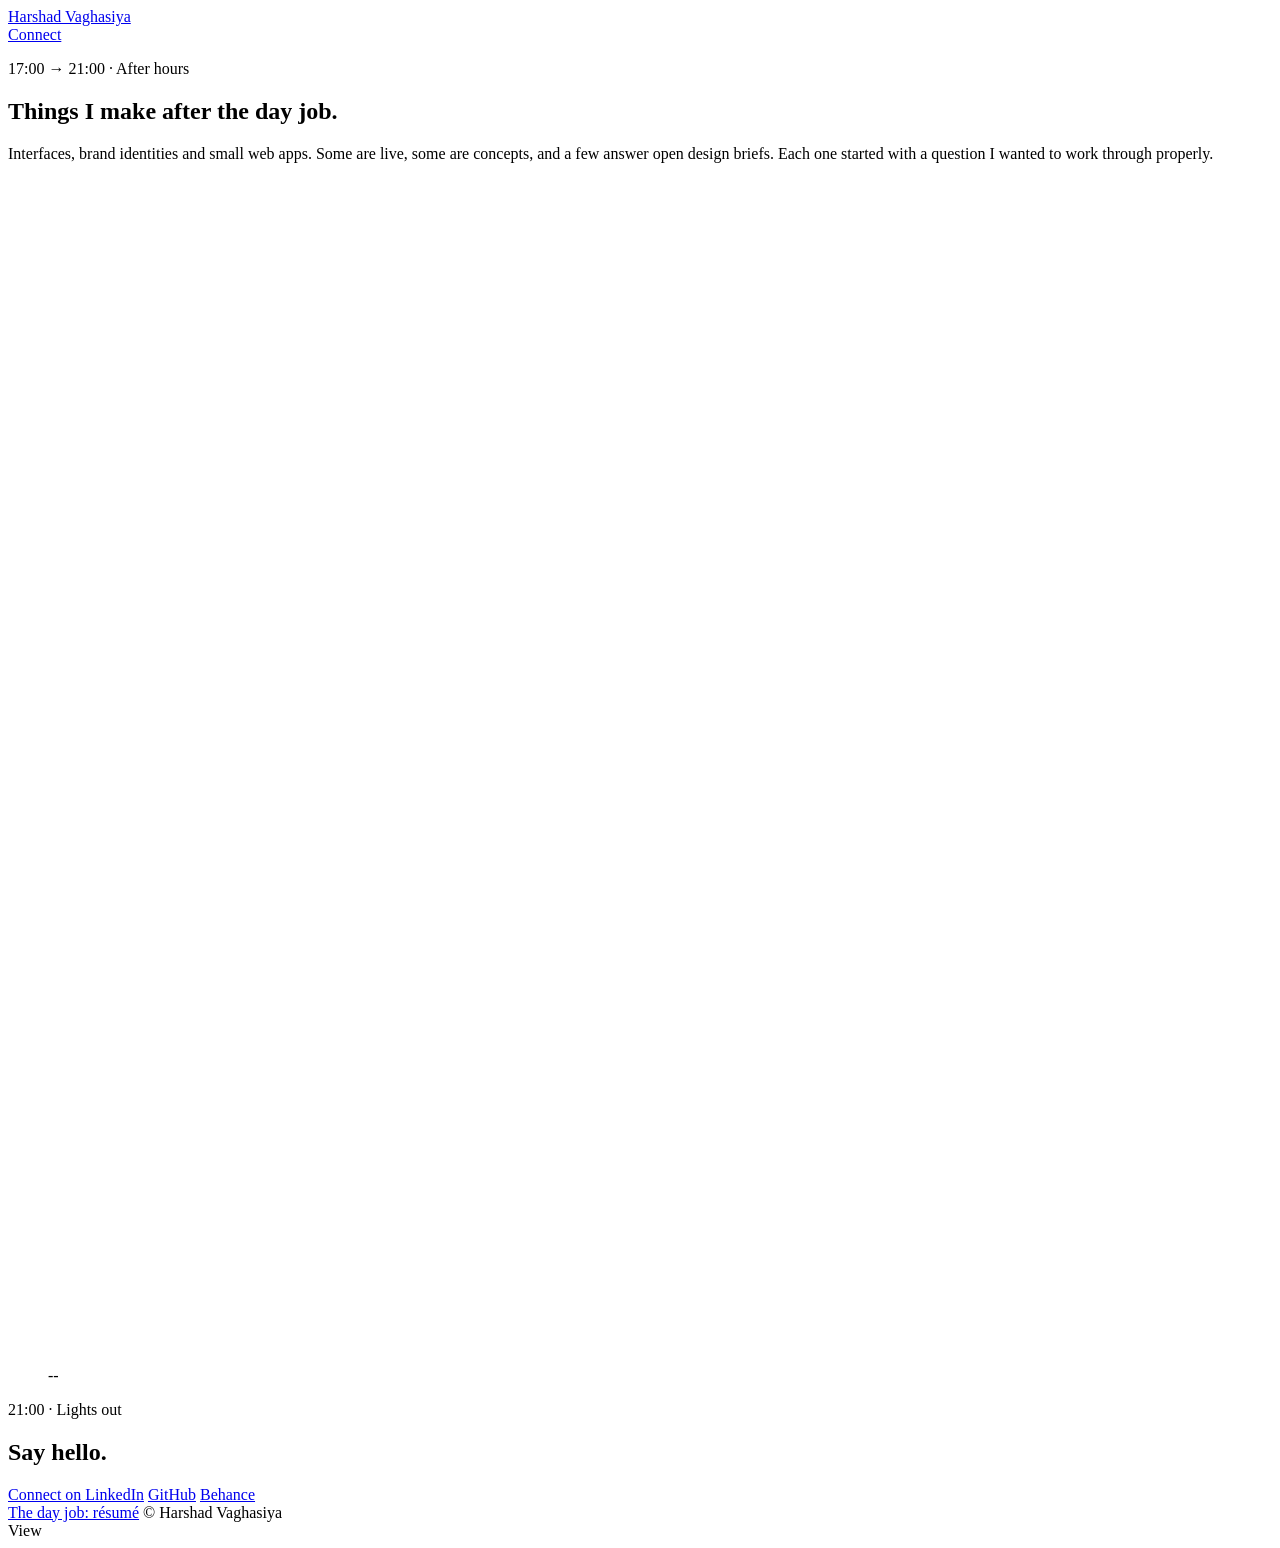
==== after-hours/index.html @ cd9090a4 "Add files via upload" ====
<!doctype html>
<html lang="en">
<head>
  <meta charset="utf-8">
  <meta name="viewport" content="width=device-width, initial-scale=1, viewport-fit=cover">
  <title>After hours · Harshad Vaghasiya</title>
  <meta name="description" content="Interfaces, brand identities and small web apps Harshad Vaghasiya designs and builds after the day job.">
  <meta name="theme-color" content="#0D0C11">
  <meta property="og:title" content="After hours · Harshad Vaghasiya">
  <meta property="og:description" content="Interfaces, brand identities and small web apps, made out of curiosity.">
  <meta property="og:image" content="https://harshad.online/assets/img/og-night.jpg">
  <link rel="icon" href="../assets/img/favicon.svg" type="image/svg+xml">
  <link rel="preload" href="../assets/fonts/gloock-latin-400-normal.woff2" as="font" type="font/woff2" crossorigin>
  <link rel="stylesheet" href="../assets/css/base.css">
  <link rel="stylesheet" href="../assets/css/after.css">
</head>
<!--
  "5 TO 9" — PROJECTS (/after-hours/)
  Tiles come from /content/projects.js (order, text, tile size, colours).
  Grid logic + filter + hover video: /assets/js/after.js
  Styles: /assets/css/after.css
-->
<body class="night after">
  <header class="topbar">
    <a class="home" href="../" data-go="day" aria-label="Back to start"><span class="dot moon"></span>Harshad Vaghasiya</a>
    <div class="actions">
      <a class="btn line icon" href="https://github.com/harshadvaha" target="_blank" rel="noopener" aria-label="GitHub"><span data-icon="github"></span></a>
      <a class="btn line icon" href="https://www.behance.net/harshadvaghasiya" target="_blank" rel="noopener" aria-label="Behance"><span data-icon="behance"></span></a>
      <a class="btn solid" href="https://www.linkedin.com/in/harshadvaha" target="_blank" rel="noopener"><span data-icon="linkedin"></span>Connect</a>
    </div>
  </header>

  <main>
    <section class="ah-hero wrap">
      <div class="ah-copy">
        <p class="mono eyebrow rv"><span class="tick"></span>17:00 → 21:00 · After hours</p>
        <h1 class="display ah-title lines">Things I make after the day job.</h1>
        <p class="ah-sub rv" style="--d:.35s">Interfaces, brand identities and small web apps. Some are live, some are concepts, and a few answer open design briefs. Each one started with a question I wanted to work through properly.</p>
      </div>
      <figure class="night-dial rv" style="--d:.2s" aria-label="Current time in India">
        <svg viewBox="0 0 200 200" id="night-dial" aria-hidden="true"></svg>
        <figcaption class="mono" id="night-cap">--</figcaption>
      </figure>
    </section>

    <nav class="filters wrap rv" aria-label="Filter projects" id="filters"></nav>

    <section class="grid wrap" id="grid" aria-live="polite"></section>

    <section class="hello wrap">
      <p class="mono rv">21:00 · Lights out</p>
      <h2 class="display lines">Say hello.</h2>
      <div class="hello-row rv">
        <a class="btn solid big" href="https://www.linkedin.com/in/harshadvaha" target="_blank" rel="noopener"><span data-icon="linkedin"></span>Connect on LinkedIn</a>
        <a class="btn line big" href="https://github.com/harshadvaha" target="_blank" rel="noopener"><span data-icon="github"></span>GitHub</a>
        <a class="btn line big" href="https://www.behance.net/harshadvaghasiya" target="_blank" rel="noopener"><span data-icon="behance"></span>Behance</a>
      </div>
    </section>
  </main>

  <footer class="foot wrap">
    <a class="mono back-day" href="../work/" data-go="day"><i data-icon="back"></i> The day job: résumé</a>
    <span class="mono">© <span id="yr"></span> Harshad Vaghasiya</span>
  </footer>

  <div class="cursor" id="cursor" aria-hidden="true"><span>View</span></div>
  <div class="grain" aria-hidden="true"></div>
  <script src="../content/projects.js"></script>
  <script src="../assets/js/core.js"></script>
  <script src="../assets/js/after.js"></script>
</body>
</html>
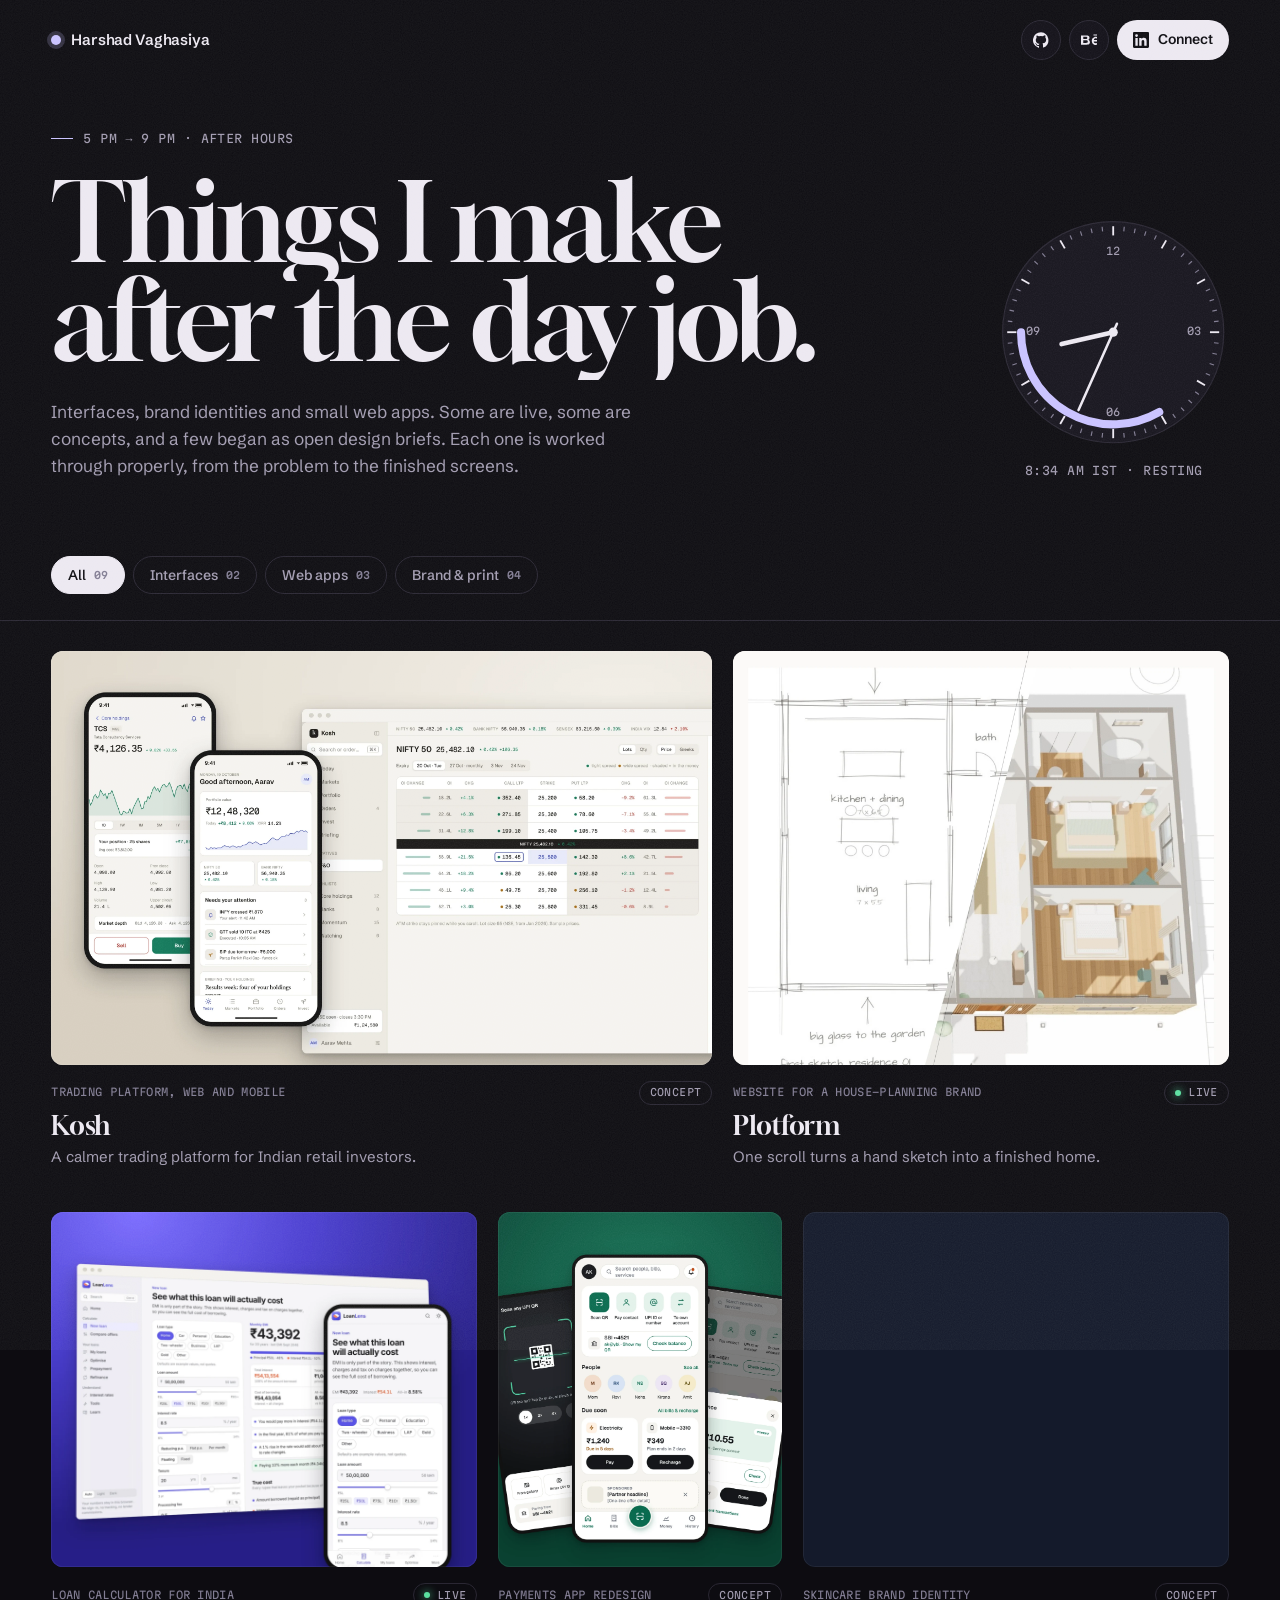
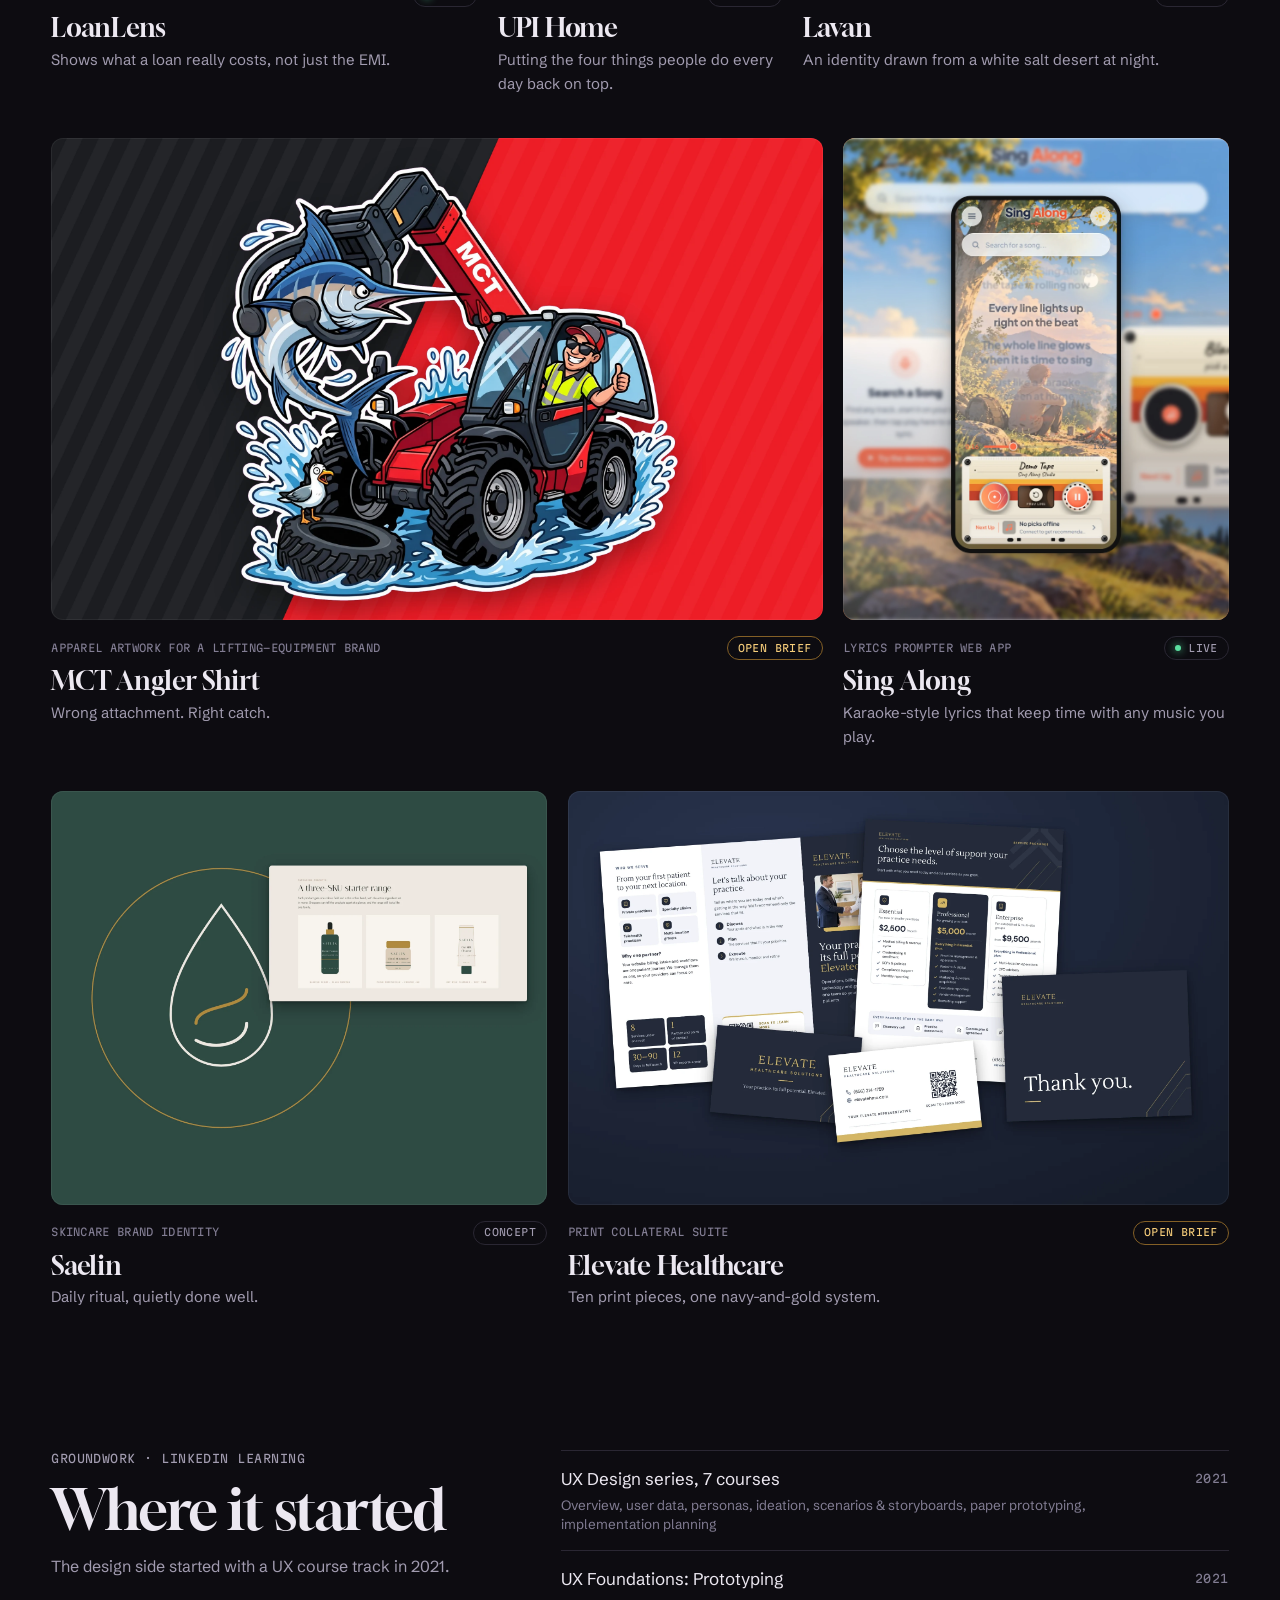
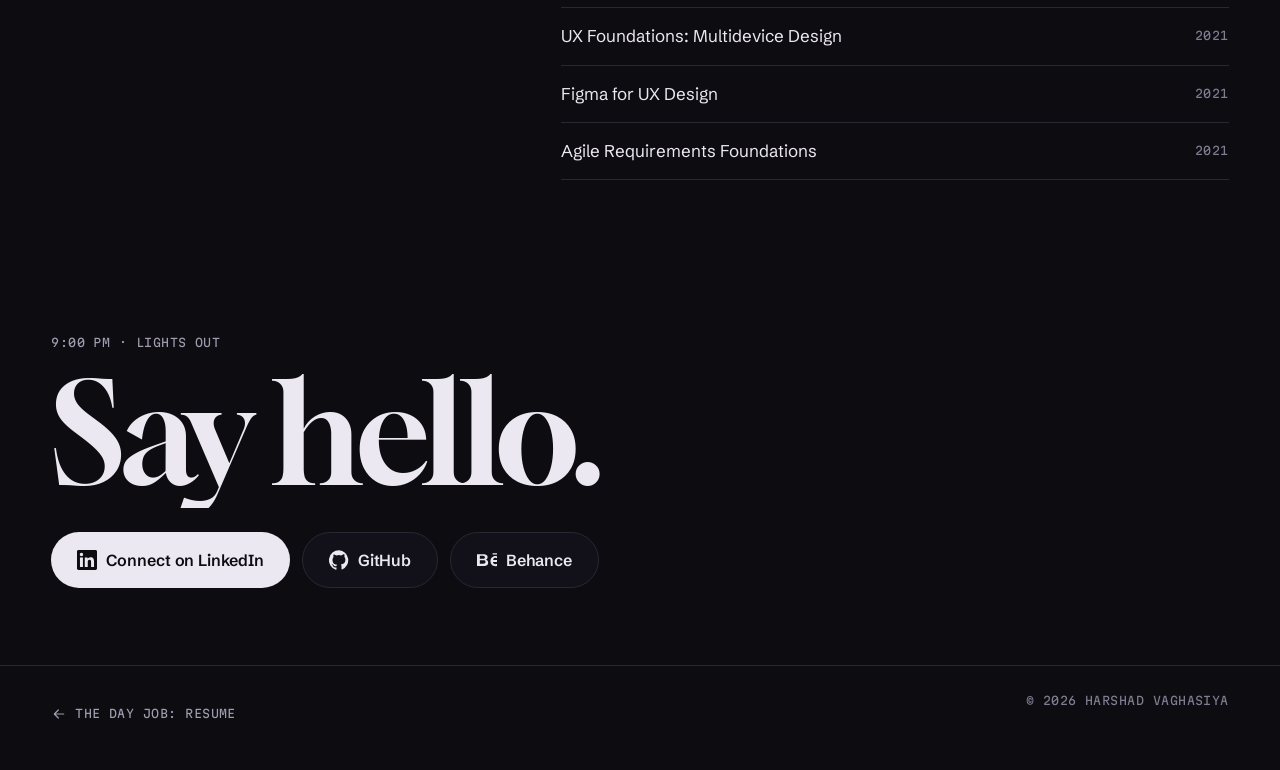
==== commit 02936163: "Site v2: courses, marigold accent, project fixes, Plotform and Sing Along videos - Resume: continued" ====
--- a/after-hours/index.html
+++ b/after-hours/index.html
@@ -33,9 +33,9 @@
   <main>
     <section class="ah-hero wrap">
       <div class="ah-copy">
-        <p class="mono eyebrow rv"><span class="tick"></span>17:00 → 21:00 · After hours</p>
+        <p class="mono eyebrow rv"><span class="tick"></span>5 PM → 9 PM · After hours</p>
         <h1 class="display ah-title lines">Things I make after the day job.</h1>
-        <p class="ah-sub rv" style="--d:.35s">Interfaces, brand identities and small web apps. Some are live, some are concepts, and a few answer open design briefs. Each one started with a question I wanted to work through properly.</p>
+        <p class="ah-sub rv" style="--d:.35s">Interfaces, brand identities and small web apps. Some are live, some are concepts, and a few began as open design briefs. Each one is worked through properly, from the problem to the finished screens.</p>
       </div>
       <figure class="night-dial rv" style="--d:.2s" aria-label="Current time in India">
         <svg viewBox="0 0 200 200" id="night-dial" aria-hidden="true"></svg>
@@ -47,8 +47,10 @@
 
     <section class="grid wrap" id="grid" aria-live="polite"></section>
 
+    <section class="groundwork wrap" id="groundwork" aria-labelledby="gw-h"></section>
+
     <section class="hello wrap">
-      <p class="mono rv">21:00 · Lights out</p>
+      <p class="mono rv">9:00 PM · Lights out</p>
       <h2 class="display lines">Say hello.</h2>
       <div class="hello-row rv">
         <a class="btn solid big" href="https://www.linkedin.com/in/harshadvaha" target="_blank" rel="noopener"><span data-icon="linkedin"></span>Connect on LinkedIn</a>
@@ -59,7 +61,7 @@
   </main>
 
   <footer class="foot wrap">
-    <a class="mono back-day" href="../work/" data-go="day"><i data-icon="back"></i> The day job: résumé</a>
+    <a class="mono back-day" href="../work/" data-go="day"><i data-icon="back"></i> The day job: Resume</a>
     <span class="mono">© <span id="yr"></span> Harshad Vaghasiya</span>
   </footer>
 
--- a/assets/css/base.css
+++ b/assets/css/base.css
@@ -0,0 +1,129 @@
+/* ==========================================================================
+   BASE — fonts, design tokens, reset, shared components.
+   Every page loads this file first. Page-specific styles live in:
+   landing.css (/), work.css (/work/), after.css (/after-hours/), project.css
+   ========================================================================== */
+
+/* ---------- Fonts (self-hosted, no third-party requests) ---------- */
+@font-face { font-family: "Gloock"; src: url("../fonts/gloock-latin-400-normal.woff2") format("woff2"); font-weight: 400; font-display: swap; }
+@font-face { font-family: "Gloock"; src: url("../fonts/gloock-latin-ext-400-normal.woff2") format("woff2"); font-weight: 400; font-display: swap; unicode-range: U+0100-024F, U+20A0-20C0, U+2113, U+2C60-2C7F, U+A720-A7FF; }
+@font-face { font-family: "Schibsted"; src: url("../fonts/schibsted-grotesk-latin-wght-normal.woff2") format("woff2"); font-weight: 400 900; font-display: swap; }
+@font-face { font-family: "Schibsted"; src: url("../fonts/schibsted-grotesk-latin-ext-wght-normal.woff2") format("woff2"); font-weight: 400 900; font-display: swap; unicode-range: U+0100-024F, U+20A0-20C0; }
+@font-face { font-family: "Schibsted"; src: url("../fonts/schibsted-grotesk-latin-wght-italic.woff2") format("woff2"); font-weight: 400 900; font-style: italic; font-display: swap; }
+@font-face { font-family: "Martian"; src: url("../fonts/martian-mono-latin-standard-normal.woff2") format("woff2"); font-weight: 100 800; font-stretch: 75% 112.5%; font-display: swap; }
+
+/* ---------- Tokens ----------
+   The whole site is one idea: the same sun at two times of day.
+   DAY  = the 9-to-5 Resume (bone paper, ink, a marigold noon sun)
+   NIGHT = the 5-to-9 projects (violet-black, pale ink, a lavender moon)
+   The marigold "sun" is the only colour both sides share. */
+:root {
+  --day-bg: #ECE9E1;
+  --day-paper: #F6F4EE;
+  --day-ink: #16181B;
+  --day-ink-2: #56585B;
+  --day-ink-3: #6A6B65;
+  --day-line: #D3CEC2;
+
+  --night-bg: #0D0C11;
+  --night-raise: #17151E;
+  --night-ink: #ECE8F1;
+  --night-ink-2: #A29CB0;
+  --night-ink-3: #827D93;
+  --night-line: #2A2733;
+  --moon: #C9C2FF;
+
+  --sun: #F2A516;      /* marigold: the genda flower and the noon sun over Gujarat */
+  --sun-ink: #8F5300;  /* the same hue, dark enough for text on the light side */
+  --sun-soft: #F7C766;
+
+  --f-display: "Gloock", "Iowan Old Style", Georgia, serif;
+  --f-text: "Schibsted", ui-sans-serif, system-ui, -apple-system, "Segoe UI", sans-serif;
+  --f-mono: "Martian", ui-monospace, "SF Mono", Menlo, Consolas, monospace;
+
+  --gutter: clamp(16px, 4vw, 56px);
+  --maxw: 1320px;
+  --ease-out: cubic-bezier(.16, 1, .3, 1);
+  --ease-io: cubic-bezier(.65, 0, .35, 1);
+  --r: 14px;
+}
+
+/* ---------- Reset ---------- */
+*, *::before, *::after { box-sizing: border-box; }
+html { -webkit-text-size-adjust: 100%; text-size-adjust: 100%; }
+body { margin: 0; font-family: var(--f-text); font-size: 17px; line-height: 1.55; -webkit-font-smoothing: antialiased; -moz-osx-font-smoothing: grayscale; text-rendering: optimizeLegibility; overflow-x: hidden; }
+img, video, svg { display: block; max-width: 100%; }
+a { color: inherit; text-decoration: none; }
+button { font: inherit; color: inherit; background: none; border: 0; padding: 0; cursor: pointer; }
+h1, h2, h3, h4, p, ul, ol, figure { margin: 0; }
+ul, ol { padding: 0; list-style: none; }
+::selection { background: var(--sun); color: #16181B; }
+:focus-visible { outline: 2px solid var(--sun); outline-offset: 3px; border-radius: 4px; }
+
+/* Themes — set on <body> */
+body.day { background: var(--day-bg); color: var(--day-ink); }
+body.night { background: var(--night-bg); color: var(--night-ink); color-scheme: dark; }
+
+/* ---------- Shared type helpers ---------- */
+.mono { font-family: var(--f-mono); font-size: 11.5px; letter-spacing: .04em; text-transform: uppercase; font-stretch: 100%; }
+.display { text-wrap: balance; font-family: var(--f-display); font-weight: 400; letter-spacing: -.01em; line-height: 1.02; }
+.wrap { width: 100%; max-width: var(--maxw); margin-inline: auto; padding-inline: var(--gutter); }
+.sr-only { position: absolute; width: 1px; height: 1px; overflow: hidden; clip: rect(0 0 0 0); white-space: nowrap; }
+
+/* ---------- Top bar (work + after-hours + project pages) ---------- */
+.topbar { position: fixed; inset: 0 0 auto 0; z-index: 50; display: flex; align-items: center; justify-content: space-between; gap: 16px; padding: 18px var(--gutter); pointer-events: none; }
+.topbar > * { pointer-events: auto; }
+.topbar .home { min-height: 44px; display: inline-flex; align-items: center; gap: 10px; font-weight: 600; font-size: 15px; letter-spacing: -.01em; }
+.topbar .home .dot { width: 10px; height: 10px; border-radius: 50%; background: var(--sun); box-shadow: 0 0 0 4px color-mix(in srgb, var(--sun) 22%, transparent); }
+.topbar .actions { display: flex; align-items: center; gap: 8px; }
+.topbar.scrolled { backdrop-filter: blur(14px) saturate(1.2); -webkit-backdrop-filter: blur(14px) saturate(1.2); }
+body.day .topbar.scrolled { background: color-mix(in srgb, var(--day-bg) 94%, transparent); box-shadow: 0 1px 0 var(--day-line); }
+body.night .topbar.scrolled { background: color-mix(in srgb, var(--night-bg) 92%, transparent); box-shadow: 0 1px 0 var(--night-line); }
+
+/* ---------- Buttons ---------- */
+.btn { display: inline-flex; align-items: center; gap: 9px; height: 40px; padding: 0 16px; border-radius: 999px; font-size: 14px; font-weight: 600; letter-spacing: -.005em; white-space: nowrap; transition: transform .35s var(--ease-out), background-color .25s, color .25s, border-color .25s; }
+.btn svg { width: 16px; height: 16px; flex: none; }
+.btn:active { transform: scale(.97); }
+body.day .btn.solid { background: var(--day-ink); color: var(--day-paper); }
+body.day .btn.solid:hover { background: #000; }
+body.day .btn.line { border: 1px solid var(--day-line); background: color-mix(in srgb, var(--day-paper) 60%, transparent); }
+body.day .btn.line:hover { border-color: var(--day-ink); }
+body.night .btn.solid { background: var(--night-ink); color: var(--night-bg); }
+body.night .btn.solid:hover { background: #fff; }
+body.night .btn.line { border: 1px solid var(--night-line); background: color-mix(in srgb, var(--night-raise) 60%, transparent); }
+body.night .btn.line:hover { border-color: var(--night-ink-2); }
+.btn.icon { width: 40px; padding: 0; justify-content: center; }
+.btn.big { height: 56px; padding: 0 26px; font-size: 16px; }
+.btn.big svg { width: 20px; height: 20px; }
+
+/* ---------- Reveal-on-scroll (driven by core.js) ---------- */
+.rv { opacity: 0; transform: translateY(28px); transition: opacity 1s var(--ease-out), transform 1.1s var(--ease-out); transition-delay: var(--d, 0s); }
+.rv.in { opacity: 1; transform: none; }
+/* Line-by-line masked text reveal: core.js wraps each line in .ln > span */
+.lines .ln { display: block; overflow: hidden; padding-bottom: .08em; margin-bottom: -.08em; }
+.lines .ln > span { display: inline-block; transform: translateY(105%); transition: transform 1.15s var(--ease-out); transition-delay: calc(var(--i, 0) * 85ms + var(--d, 0s)); }
+.lines.in .ln > span { transform: none; }
+
+/* ---------- Page transitions ----------
+   Same-theme navigation (e.g. grid → project) cross-fades natively where supported.
+   Switching sides uses the circular "veil" below (driven by core.js). */
+@view-transition { navigation: auto; }
+::view-transition-old(root), ::view-transition-new(root) { animation-duration: .45s; }
+
+.veil { position: fixed; inset: 0; z-index: 200; pointer-events: none; clip-path: circle(0 at var(--vx, 50%) var(--vy, 50%)); transition: clip-path .75s var(--ease-io); }
+.veil.go { clip-path: circle(150vmax at var(--vx, 50%) var(--vy, 50%)); }
+.veil.day { background: var(--day-bg); }
+.veil.night { background: var(--night-bg); }
+body.entering main, body.entering .topbar { animation: enter .9s var(--ease-out) both; }
+@keyframes enter { from { opacity: 0; transform: translateY(14px); } }
+
+/* Grain — a very light film texture so flat colour never looks "default" */
+.grain { position: fixed; inset: -50%; z-index: 100; pointer-events: none; opacity: .055; background-image: url("data:image/svg+xml;utf8,<svg xmlns='http://www.w3.org/2000/svg' width='180' height='180'><filter id='n'><feTurbulence type='fractalNoise' baseFrequency='.9' numOctaves='2' stitchTiles='stitch'/><feColorMatrix values='0 0 0 0 0  0 0 0 0 0  0 0 0 0 0  0 0 0 .9 0'/></filter><rect width='100%' height='100%' filter='url(%23n)'/></svg>"); }  /* static on purpose: a moving grain reads as flicker over video */
+body.night .grain { opacity: .07; mix-blend-mode: screen; filter: invert(1); }
+@keyframes grain { 0%{transform:translate(0,0)} 20%{transform:translate(-3%,2%)} 40%{transform:translate(2%,-4%)} 60%{transform:translate(-4%,-1%)} 80%{transform:translate(3%,3%)} 100%{transform:translate(0,0)} }
+
+@media (prefers-reduced-motion: reduce) {
+  *, *::before, *::after { animation-duration: .001s !important; animation-iteration-count: 1 !important; transition-duration: .001s !important; transition-delay: 0s !important; }
+  .rv, .lines .ln > span { opacity: 1 !important; transform: none !important; }
+  .grain { display: none; }
+}
--- a/assets/css/after.css
+++ b/assets/css/after.css
@@ -0,0 +1,106 @@
+/* ==========================================================================
+   AFTER HOURS ("/after-hours/") — the 5-to-9 projects grid. Night theme.
+   ========================================================================== */
+body.after main { padding-top: 120px; }
+.topbar .home .dot.moon { background: var(--moon); box-shadow: 0 0 0 4px color-mix(in srgb, var(--moon) 20%, transparent); }
+
+/* ---------- Hero ---------- */
+.ah-hero { display: grid; grid-template-columns: minmax(0, 1fr) auto; gap: clamp(24px, 5vw, 80px); align-items: end; padding-bottom: clamp(48px, 6vw, 84px); }
+.eyebrow { display: inline-flex; align-items: center; gap: 10px; color: var(--night-ink-2); margin-bottom: 26px; }
+.eyebrow .tick { width: 22px; height: 1px; background: var(--moon); }
+.ah-title { font-size: clamp(52px, 8.4vw, 136px); line-height: .92; letter-spacing: -.025em; max-width: 11ch; }
+.ah-sub { margin-top: 28px; max-width: 54ch; font-size: clamp(17px, 1.35vw, 20px); color: var(--night-ink-2); line-height: 1.55; }
+
+.night-dial { width: clamp(170px, 18vw, 250px); display: grid; gap: 14px; justify-items: center; }
+.night-dial svg { width: 100%; height: auto; overflow: visible; }
+.night-dial .face { fill: var(--night-raise); stroke: var(--night-line); }
+.night-dial .shift { fill: none; stroke: var(--moon); stroke-width: 7; stroke-linecap: round; }
+.night-dial .tk { stroke: var(--night-ink-3); }
+.night-dial .tk.major { stroke: var(--night-ink); stroke-width: 1.6; }
+.night-dial .num { font-family: var(--f-mono); font-size: 9px; fill: var(--night-ink-2); text-anchor: middle; dominant-baseline: middle; }
+.night-dial .hh { stroke: var(--night-ink); stroke-width: 4; stroke-linecap: round; }
+.night-dial .mh { stroke: var(--night-ink); stroke-width: 2.2; stroke-linecap: round; }
+.night-dial .hand-g { transition: transform 1s var(--ease-out); transform-origin: 100px 100px; }
+.night-dial figcaption { color: var(--night-ink-2); text-align: center; }
+
+/* ---------- Filters ---------- */
+.filters { display: flex; flex-wrap: wrap; gap: 8px; padding-bottom: 26px; border-bottom: 1px solid var(--night-line); margin-bottom: 30px; }
+.filters button { height: 38px; padding: 0 16px; border-radius: 999px; border: 1px solid var(--night-line); font-size: 14px; font-weight: 550; color: var(--night-ink-2); display: inline-flex; align-items: center; gap: 8px; transition: color .25s, border-color .25s, background-color .25s; }
+.filters button .n { font-family: var(--f-mono); font-size: 10px; color: var(--night-ink-3); }
+.filters button:hover { color: var(--night-ink); border-color: var(--night-ink-3); }
+.filters button[aria-pressed="true"] { background: var(--night-ink); color: var(--night-bg); border-color: var(--night-ink); }
+.filters button[aria-pressed="true"] .n { color: var(--night-ink-3); }
+
+/* ---------- Justified grid ----------
+   Each row is a flex line. Every tile grows by its aspect ratio and keeps that
+   ratio, so all tiles in a row end up exactly the same height. */
+.grid { display: grid; gap: clamp(28px, 3.4vw, 48px); }
+.grow-row { display: flex; gap: clamp(14px, 1.6vw, 24px); align-items: flex-start; }
+.tile { flex: var(--ar) 1 0; min-width: 0; display: block; color: inherit; }
+.tile .media { position: relative; aspect-ratio: var(--ar); border-radius: 12px; overflow: hidden; background: var(--bg, var(--night-raise)); isolation: isolate; }
+.tile .media img, .tile .media video { position: absolute; inset: 0; width: 100%; height: 100%; object-fit: cover; transition: transform 1.2s var(--ease-out), opacity .6s; }
+.tile .media video { opacity: 0; transition: opacity .7s var(--ease-out), transform 1.2s var(--ease-out); backface-visibility: hidden; transform: translateZ(0); }
+.tile:hover .media img, .tile:focus-visible .media img, .tile:hover .media video { transform: scale(1.035); }
+.tile.playing .media video { opacity: 1; }
+.tile .media::after { content: ""; position: absolute; inset: 0; border-radius: inherit; box-shadow: inset 0 0 0 1px rgba(255,255,255,.06); pointer-events: none; }
+.tile .cap { display: grid; grid-template-columns: 1fr auto; align-items: center; gap: 6px 14px; padding-top: 16px; }
+.tile .t { grid-column: 1 / -1; font-family: var(--f-display); font-size: clamp(24px, 2vw, 30px); line-height: 1.05; letter-spacing: -.01em; margin-top: 2px; }
+.tile .s { grid-column: 1 / -1; color: var(--night-ink-2); font-size: 15px; max-width: 52ch; }
+.tag { display: inline-flex; align-items: center; gap: 7px; height: 24px; padding: 0 10px; border-radius: 999px; border: 1px solid var(--night-line); font-family: var(--f-mono); font-size: 10px; letter-spacing: .04em; text-transform: uppercase; color: var(--night-ink-2); white-space: nowrap; }
+.tag.live::before { content: ""; width: 6px; height: 6px; border-radius: 50%; background: #5BE0A0; box-shadow: 0 0 8px #5BE0A0; }
+.tag.brief { border-color: color-mix(in srgb, var(--sun) 45%, var(--night-line)); color: #F6CD7A; }
+.tile .yr { font-family: var(--f-mono); font-size: 10.5px; letter-spacing: .03em; text-transform: uppercase; color: var(--night-ink-3); overflow: hidden; text-overflow: ellipsis; white-space: nowrap; }
+.tile .idx { position: absolute; left: 14px; top: 12px; z-index: 2; font-family: var(--f-mono); font-size: 10.5px; padding: 4px 7px; border-radius: 6px; background: rgba(13,12,17,.55); color: #EDE9F2; backdrop-filter: blur(6px); -webkit-backdrop-filter: blur(6px); opacity: 0; transform: translateY(-4px); transition: opacity .4s, transform .5s var(--ease-out); }
+.tile:hover .idx { opacity: 1; transform: none; }
+
+/* Grid entrance/filter animation */
+.tile.rv { transform: translateY(40px) scale(.985); }
+.tile.rv.in { transform: none; }
+.grid.swap { opacity: 0; transform: translateY(8px); transition: opacity .25s, transform .25s; }
+.grid { transition: opacity .45s var(--ease-out), transform .45s var(--ease-out); }
+
+/* ---------- Custom cursor over tiles (fine pointers only) ---------- */
+.cursor { position: fixed; z-index: 120; left: 0; top: 0; width: 86px; height: 86px; margin: -43px 0 0 -43px; border-radius: 50%; background: var(--night-ink); color: var(--night-bg); display: grid; place-items: center; font-family: var(--f-mono); font-size: 11px; letter-spacing: .06em; text-transform: uppercase; pointer-events: none; transform: translate(var(--cx, -200px), var(--cy, -200px)) scale(var(--cs, 0)); transition: transform .45s var(--ease-out); will-change: transform; }
+@media (hover: none), (pointer: coarse) { .cursor { display: none; } }
+body.after.has-cursor .tile { cursor: none; }
+
+/* ---------- Hello ---------- */
+.hello { padding-block: clamp(90px, 12vw, 180px) clamp(40px, 6vw, 80px); display: grid; gap: 18px; }
+.hello .mono { color: var(--night-ink-2); }
+.hello h2 { font-size: clamp(64px, 11vw, 180px); line-height: .9; letter-spacing: -.03em; }
+.hello-row { display: flex; flex-wrap: wrap; gap: 12px; margin-top: 18px; }
+.foot { display: flex; justify-content: space-between; gap: 16px; flex-wrap: wrap; padding-block: 26px 34px; border-top: 1px solid var(--night-line); color: var(--night-ink-3); }
+.back-day { min-height: 44px; display: inline-flex; align-items: center; gap: 8px; color: var(--night-ink-2); transition: color .3s; }
+.back-day i { display: inline-block; width: 16px; height: 16px; }
+.back-day:hover { color: var(--night-ink); }
+
+/* ---------- Responsive ---------- */
+@media (max-width: 860px) {
+  .ah-hero { grid-template-columns: 1fr; }
+  .night-dial { width: 150px; justify-self: start; justify-items: start; }
+  .night-dial figcaption { text-align: left; }
+}
+@media (max-width: 720px) {
+  .grow-row { flex-direction: column; gap: clamp(28px, 6vw, 40px); }
+  .tile { flex: none; width: 100%; }
+  .tile .media { aspect-ratio: var(--arm, var(--ar)); }
+  .topbar .btn.icon { display: none; }
+  .night-dial { display: none; }
+  body.after main { padding-top: 96px; }
+}
+
+/* Dial caption always stays on one line */
+.night-dial figcaption { white-space: nowrap; }
+@media (max-width: 860px) { .night-dial { width: auto; } .night-dial svg { width: 150px; } }
+
+/* ---------- Groundwork (design courses) ---------- */
+.groundwork { display: grid; grid-template-columns: minmax(0, 1fr) minmax(0, 1.5fr); gap: clamp(24px, 5vw, 80px); padding-top: clamp(90px, 11vw, 160px); }
+.gw-head .mono { color: var(--night-ink-2); }
+.gw-head h2 { font-size: clamp(36px, 4.4vw, 64px); line-height: 1; letter-spacing: -.02em; margin: 14px 0 16px; }
+.gw-intro { color: var(--night-ink-2); max-width: 40ch; font-size: 16px; }
+.gw-list { border-top: 1px solid var(--night-line); align-self: end; }
+.gw-list li { display: flex; justify-content: space-between; gap: 20px; padding: 15px 0; border-bottom: 1px solid var(--night-line); }
+.gw-t { display: grid; gap: 4px; font-size: 17px; }
+.gw-n { color: var(--night-ink-3); font-size: 13.5px; line-height: 1.45; }
+.gw-list .mono { color: var(--night-ink-3); padding-top: 4px; }
+@media (max-width: 860px) { .groundwork { grid-template-columns: 1fr; } }
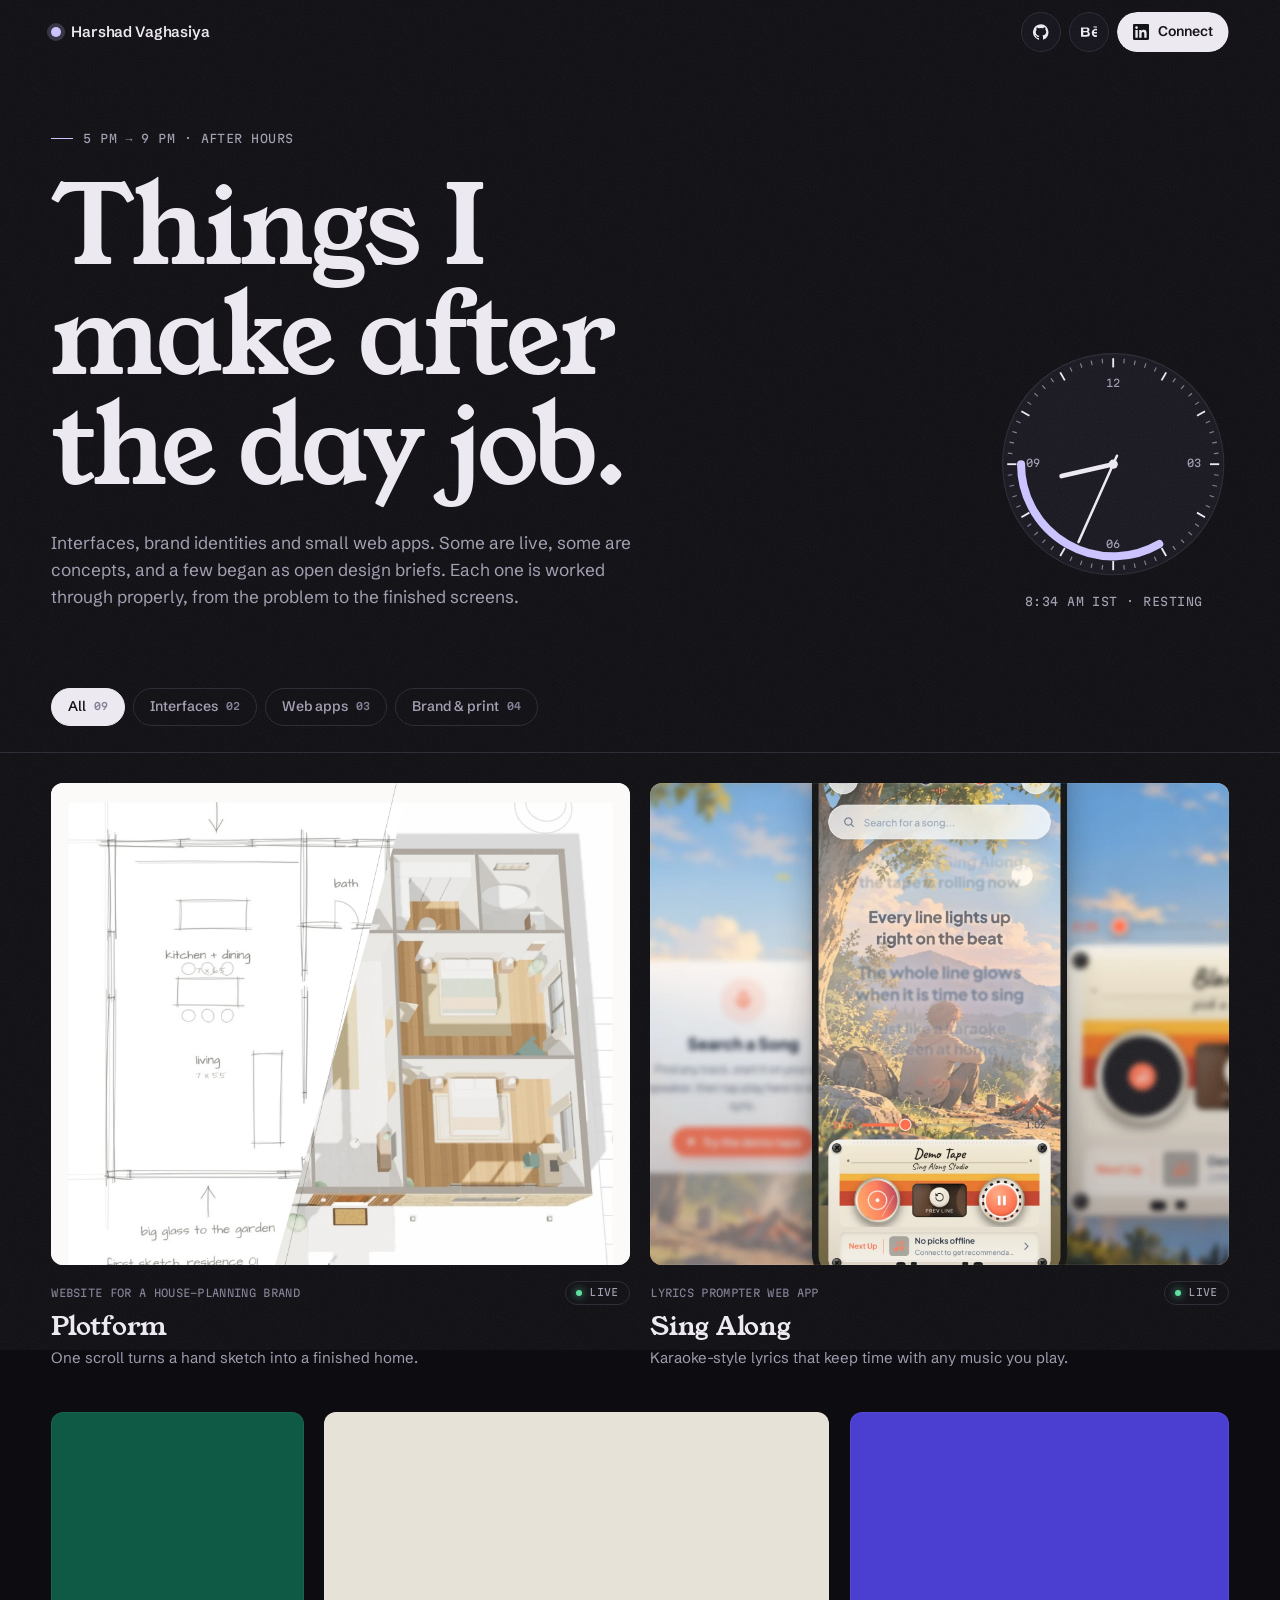
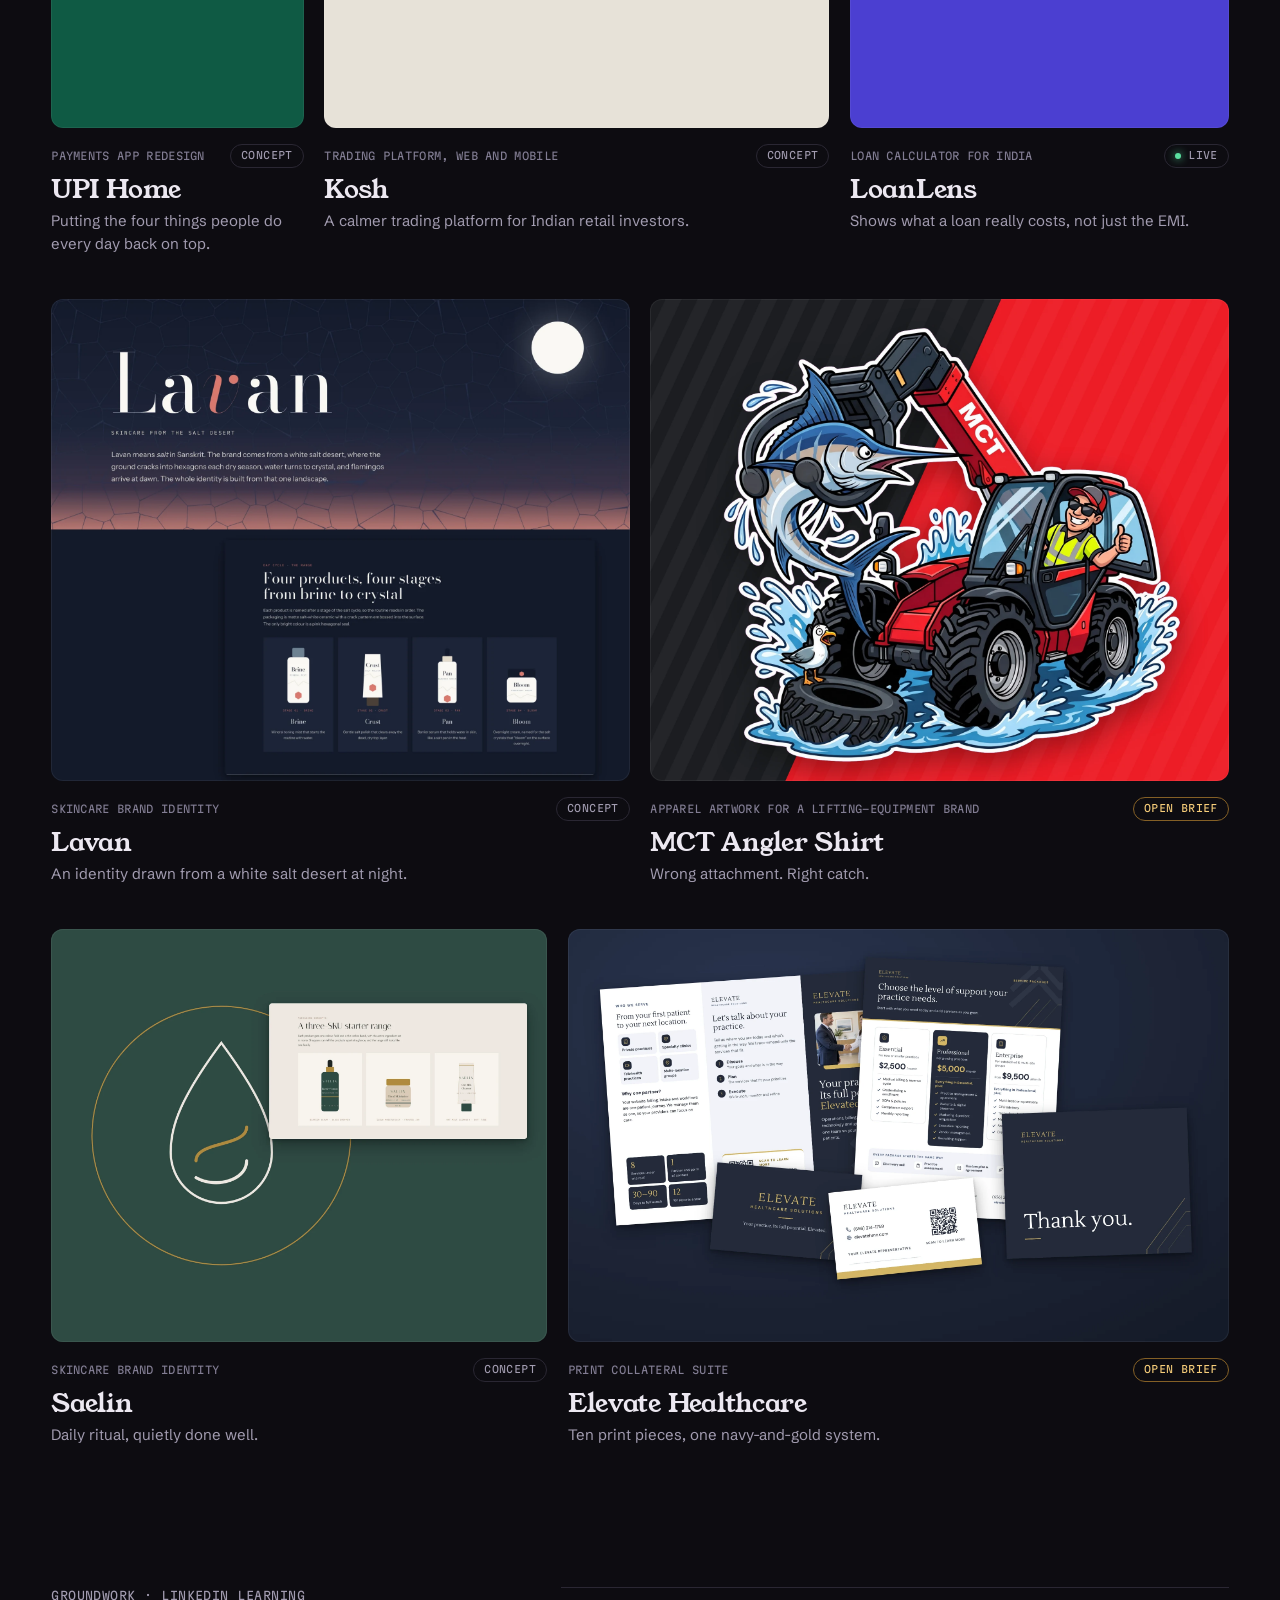
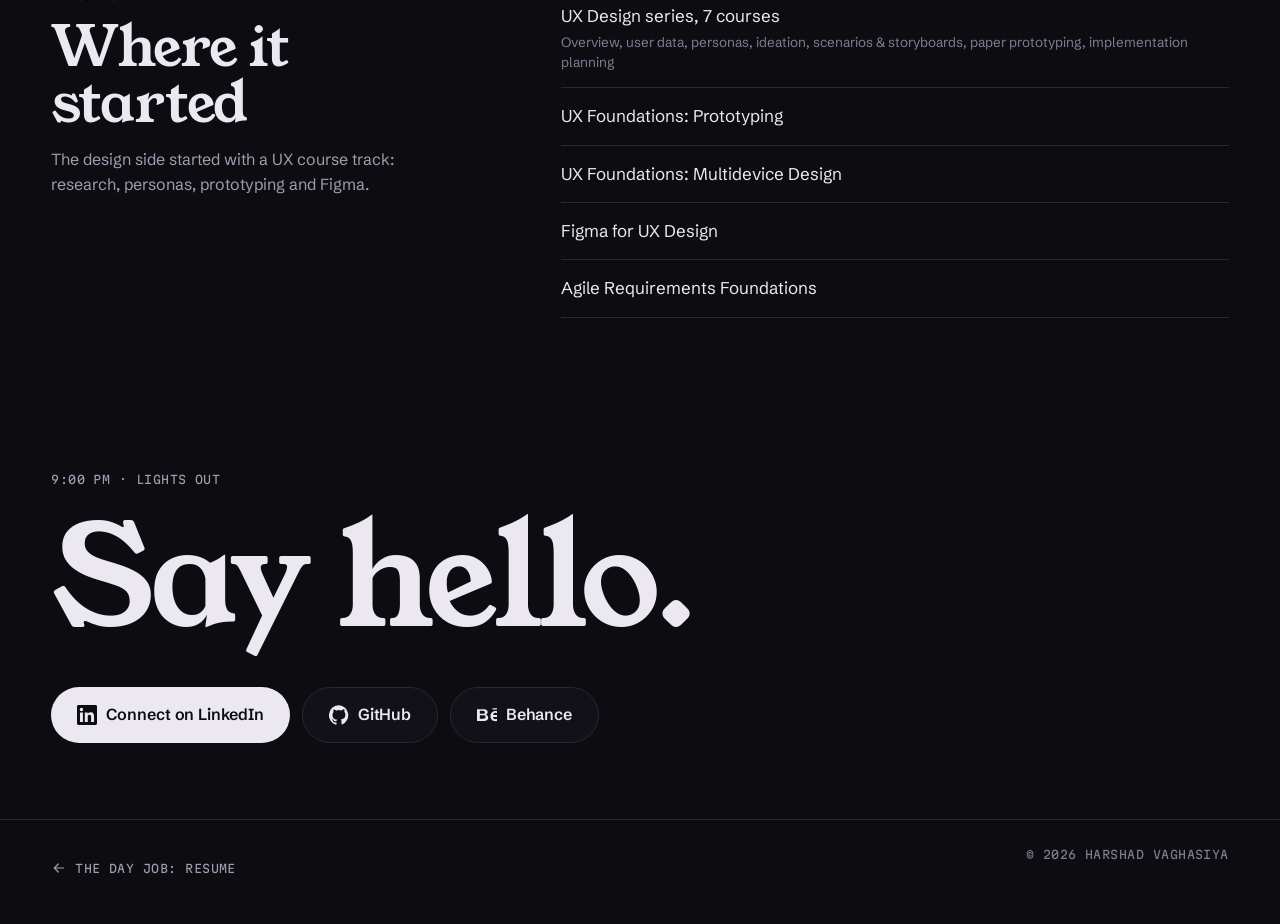
==== commit 5fb8f6bc: "Site v4: Young Serif headings, island CTA motion, top bar spacing, wording updates" ====
--- a/after-hours/index.html
+++ b/after-hours/index.html
@@ -10,7 +10,7 @@
   <meta property="og:description" content="Interfaces, brand identities and small web apps, made out of curiosity.">
   <meta property="og:image" content="https://harshad.online/assets/img/og-night.jpg">
   <link rel="icon" href="../assets/img/favicon.svg" type="image/svg+xml">
-  <link rel="preload" href="../assets/fonts/gloock-latin-400-normal.woff2" as="font" type="font/woff2" crossorigin>
+  <link rel="preload" href="../assets/fonts/young-serif-latin-400-normal.woff2" as="font" type="font/woff2" crossorigin>
   <link rel="stylesheet" href="../assets/css/base.css">
   <link rel="stylesheet" href="../assets/css/after.css">
 </head>
--- a/assets/css/base.css
+++ b/assets/css/base.css
@@ -5,8 +5,8 @@
    ========================================================================== */
 
 /* ---------- Fonts (self-hosted, no third-party requests) ---------- */
-@font-face { font-family: "Gloock"; src: url("../fonts/gloock-latin-400-normal.woff2") format("woff2"); font-weight: 400; font-display: swap; }
-@font-face { font-family: "Gloock"; src: url("../fonts/gloock-latin-ext-400-normal.woff2") format("woff2"); font-weight: 400; font-display: swap; unicode-range: U+0100-024F, U+20A0-20C0, U+2113, U+2C60-2C7F, U+A720-A7FF; }
+@font-face { font-family: "Young Serif"; src: url("../fonts/young-serif-latin-400-normal.woff2") format("woff2"); font-weight: 400; font-display: swap; }
+@font-face { font-family: "Young Serif"; src: url("../fonts/young-serif-latin-ext-400-normal.woff2") format("woff2"); font-weight: 400; font-display: swap; unicode-range: U+0100-024F, U+20A0-20C0, U+2113, U+2C60-2C7F, U+A720-A7FF; }
 @font-face { font-family: "Schibsted"; src: url("../fonts/schibsted-grotesk-latin-wght-normal.woff2") format("woff2"); font-weight: 400 900; font-display: swap; }
 @font-face { font-family: "Schibsted"; src: url("../fonts/schibsted-grotesk-latin-ext-wght-normal.woff2") format("woff2"); font-weight: 400 900; font-display: swap; unicode-range: U+0100-024F, U+20A0-20C0; }
 @font-face { font-family: "Schibsted"; src: url("../fonts/schibsted-grotesk-latin-wght-italic.woff2") format("woff2"); font-weight: 400 900; font-style: italic; font-display: swap; }
@@ -37,7 +37,7 @@
   --sun-ink: #8F5300;  /* the same hue, dark enough for text on the light side */
   --sun-soft: #F7C766;
 
-  --f-display: "Gloock", "Iowan Old Style", Georgia, serif;
+  --f-display: "Young Serif", "Iowan Old Style", Georgia, serif;
   --f-text: "Schibsted", ui-sans-serif, system-ui, -apple-system, "Segoe UI", sans-serif;
   --f-mono: "Martian", ui-monospace, "SF Mono", Menlo, Consolas, monospace;
 
@@ -66,12 +66,12 @@
 
 /* ---------- Shared type helpers ---------- */
 .mono { font-family: var(--f-mono); font-size: 11.5px; letter-spacing: .04em; text-transform: uppercase; font-stretch: 100%; }
-.display { text-wrap: balance; font-family: var(--f-display); font-weight: 400; letter-spacing: -.01em; line-height: 1.02; }
+.display { text-wrap: balance; font-family: var(--f-display); font-weight: 400; letter-spacing: -.02em; line-height: 1.02; }
 .wrap { width: 100%; max-width: var(--maxw); margin-inline: auto; padding-inline: var(--gutter); }
 .sr-only { position: absolute; width: 1px; height: 1px; overflow: hidden; clip: rect(0 0 0 0); white-space: nowrap; }
 
 /* ---------- Top bar (work + after-hours + project pages) ---------- */
-.topbar { position: fixed; inset: 0 0 auto 0; z-index: 50; display: flex; align-items: center; justify-content: space-between; gap: 16px; padding: 18px var(--gutter); pointer-events: none; }
+.topbar { position: fixed; inset: 0 0 auto 0; z-index: 50; display: flex; align-items: center; justify-content: space-between; gap: 16px; padding: max(10px, env(safe-area-inset-top)) var(--gutter) 10px; pointer-events: none; transition: background-color .4s, box-shadow .4s; }
 .topbar > * { pointer-events: auto; }
 .topbar .home { min-height: 44px; display: inline-flex; align-items: center; gap: 10px; font-weight: 600; font-size: 15px; letter-spacing: -.01em; }
 .topbar .home .dot { width: 10px; height: 10px; border-radius: 50%; background: var(--sun); box-shadow: 0 0 0 4px color-mix(in srgb, var(--sun) 22%, transparent); }
@@ -100,7 +100,7 @@
 .rv { opacity: 0; transform: translateY(28px); transition: opacity 1s var(--ease-out), transform 1.1s var(--ease-out); transition-delay: var(--d, 0s); }
 .rv.in { opacity: 1; transform: none; }
 /* Line-by-line masked text reveal: core.js wraps each line in .ln > span */
-.lines .ln { display: block; overflow: hidden; padding-bottom: .08em; margin-bottom: -.08em; }
+.lines .ln { display: block; overflow: hidden; padding-bottom: .24em; margin-bottom: -.24em; }
 .lines .ln > span { display: inline-block; transform: translateY(105%); transition: transform 1.15s var(--ease-out); transition-delay: calc(var(--i, 0) * 85ms + var(--d, 0s)); }
 .lines.in .ln > span { transform: none; }
 
@@ -114,7 +114,7 @@
 .veil.go { clip-path: circle(150vmax at var(--vx, 50%) var(--vy, 50%)); }
 .veil.day { background: var(--day-bg); }
 .veil.night { background: var(--night-bg); }
-body.entering main, body.entering .topbar { animation: enter .9s var(--ease-out) both; }
+body.entering main { animation: enter .9s var(--ease-out) both; }
 @keyframes enter { from { opacity: 0; transform: translateY(14px); } }
 
 /* Grain — a very light film texture so flat colour never looks "default" */
@@ -127,3 +127,20 @@
   .rv, .lines .ln > span { opacity: 1 !important; transform: none !important; }
   .grain { display: none; }
 }
+
+/* ---------- "Island" CTA: the main top-bar button wakes up like a living pill ----------
+   1. On arrival it grows out of a small dot into the full button (spring).
+   2. When you stop scrolling it gives one soft stretch with a light passing through.
+   3. On hover it widens a little. The label is always fully visible at rest. */
+.topbar .btn.solid { position: relative; overflow: hidden; isolation: isolate; transform-origin: 50% 50%; will-change: transform, clip-path;
+  animation: island-in 1.1s .25s cubic-bezier(.34, 1.4, .5, 1) both; transition: transform .55s cubic-bezier(.34, 1.56, .64, 1), padding .55s cubic-bezier(.34, 1.56, .64, 1), background-color .25s, color .25s; }
+.topbar .btn.solid > * { animation: island-label .6s .75s var(--ease-out) both; }
+@keyframes island-in { 0% { clip-path: inset(0 calc(50% - 14px) round 999px); transform: scale(.7); } 45% { clip-path: inset(0 calc(50% - 20px) round 999px); transform: scale(1); } 100% { clip-path: inset(0 0 round 999px); transform: scale(1); } }
+@keyframes island-label { from { opacity: 0; filter: blur(4px); } }
+.topbar .btn.solid::after { content: ""; position: absolute; inset: 0; z-index: -1; background: linear-gradient(100deg, transparent 30%, rgba(255,255,255,.28) 50%, transparent 70%); transform: translateX(-120%); }
+.topbar .btn.solid.pulse { animation: island-pulse .9s cubic-bezier(.34, 1.56, .64, 1); }
+.topbar .btn.solid.pulse::after { animation: island-sweep .9s var(--ease-out); }
+@keyframes island-pulse { 0% { transform: scale(1, 1); } 35% { transform: scale(1.07, .94); } 100% { transform: scale(1, 1); } }
+@keyframes island-sweep { to { transform: translateX(120%); } }
+@media (hover: hover) { .topbar .btn.solid:hover { padding-inline: 21px; transform: scale(1.03); } }
+@media (prefers-reduced-motion: reduce) { .topbar .btn.solid, .topbar .btn.solid > * { animation: none !important; } }
--- a/assets/css/after.css
+++ b/assets/css/after.css
@@ -8,7 +8,7 @@
 .ah-hero { display: grid; grid-template-columns: minmax(0, 1fr) auto; gap: clamp(24px, 5vw, 80px); align-items: end; padding-bottom: clamp(48px, 6vw, 84px); }
 .eyebrow { display: inline-flex; align-items: center; gap: 10px; color: var(--night-ink-2); margin-bottom: 26px; }
 .eyebrow .tick { width: 22px; height: 1px; background: var(--moon); }
-.ah-title { font-size: clamp(52px, 8.4vw, 136px); line-height: .92; letter-spacing: -.025em; max-width: 11ch; }
+.ah-title { font-size: clamp(52px, 8.4vw, 136px); line-height: 1.02; letter-spacing: -.025em; max-width: 11ch; }
 .ah-sub { margin-top: 28px; max-width: 54ch; font-size: clamp(17px, 1.35vw, 20px); color: var(--night-ink-2); line-height: 1.55; }
 
 .night-dial { width: clamp(170px, 18vw, 250px); display: grid; gap: 14px; justify-items: center; }
@@ -67,7 +67,7 @@
 /* ---------- Hello ---------- */
 .hello { padding-block: clamp(90px, 12vw, 180px) clamp(40px, 6vw, 80px); display: grid; gap: 18px; }
 .hello .mono { color: var(--night-ink-2); }
-.hello h2 { font-size: clamp(64px, 11vw, 180px); line-height: .9; letter-spacing: -.03em; }
+.hello h2 { font-size: clamp(64px, 11vw, 180px); line-height: 1.02; letter-spacing: -.03em; }
 .hello-row { display: flex; flex-wrap: wrap; gap: 12px; margin-top: 18px; }
 .foot { display: flex; justify-content: space-between; gap: 16px; flex-wrap: wrap; padding-block: 26px 34px; border-top: 1px solid var(--night-line); color: var(--night-ink-3); }
 .back-day { min-height: 44px; display: inline-flex; align-items: center; gap: 8px; color: var(--night-ink-2); transition: color .3s; }
